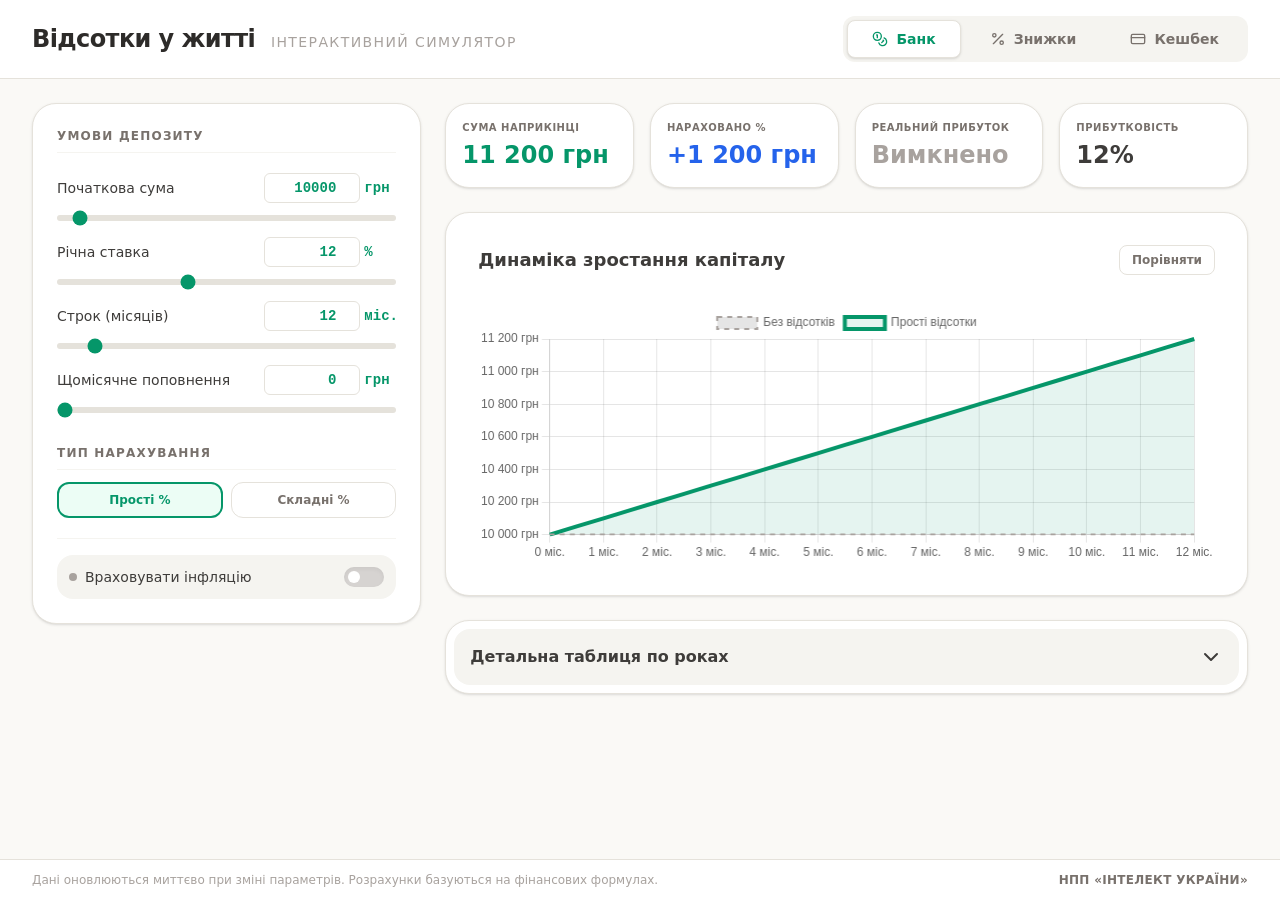
==== index.html @ 6dcf88cb "Add files via upload" ====
<!doctype html>
<html lang="en">
  <head>
    <meta charset="UTF-8" />
    <meta name="viewport" content="width=device-width, initial-scale=1.0" />
    <title>My Google AI Studio App</title>
    <script type="module" crossorigin src="/assets/index-BMwEehRv.js"></script>
    <link rel="stylesheet" crossorigin href="/assets/index-CHU7yUtg.css">
  </head>
  <body>
    <div id="root"></div>
  </body>
</html>
---- assets/index-CHU7yUtg.css ----
/*! tailwindcss v4.3.0 | MIT License | https://tailwindcss.com */@layer properties{@supports (((-webkit-hyphens:none)) and (not (margin-trim:inline))) or ((-moz-orient:inline) and (not (color:rgb(from red r g b)))){*,:before,:after,::backdrop{--tw-scale-x:1;--tw-scale-y:1;--tw-scale-z:1;--tw-space-y-reverse:0;--tw-space-x-reverse:0;--tw-border-style:solid;--tw-font-weight:initial;--tw-tracking:initial;--tw-shadow:0 0 #0000;--tw-shadow-color:initial;--tw-shadow-alpha:100%;--tw-inset-shadow:0 0 #0000;--tw-inset-shadow-color:initial;--tw-inset-shadow-alpha:100%;--tw-ring-color:initial;--tw-ring-shadow:0 0 #0000;--tw-inset-ring-color:initial;--tw-inset-ring-shadow:0 0 #0000;--tw-ring-inset:initial;--tw-ring-offset-width:0px;--tw-ring-offset-color:#fff;--tw-ring-offset-shadow:0 0 #0000;--tw-duration:initial}}}@layer theme{:root,:host{--font-sans:ui-sans-serif, system-ui, sans-serif, "Apple Color Emoji", "Segoe UI Emoji", "Segoe UI Symbol", "Noto Color Emoji";--font-mono:ui-monospace, SFMono-Regular, Menlo, Monaco, Consolas, "Liberation Mono", "Courier New", monospace;--color-red-50:oklch(97.1% .013 17.38);--color-orange-50:oklch(98% .016 73.684);--color-orange-500:oklch(70.5% .213 47.604);--color-orange-700:oklch(55.3% .195 38.402);--color-emerald-50:oklch(97.9% .021 166.113);--color-blue-50:oklch(97% .014 254.604);--color-blue-800:oklch(42.4% .199 265.638);--color-white:#fff;--spacing:.25rem;--container-sm:24rem;--container-xl:36rem;--container-3xl:48rem;--container-7xl:80rem;--text-xs:.75rem;--text-xs--line-height:calc(1 / .75);--text-sm:.875rem;--text-sm--line-height:calc(1.25 / .875);--text-lg:1.125rem;--text-lg--line-height:calc(1.75 / 1.125);--text-xl:1.25rem;--text-xl--line-height:calc(1.75 / 1.25);--text-2xl:1.5rem;--text-2xl--line-height:calc(2 / 1.5);--text-3xl:1.875rem;--text-3xl--line-height: 1.2 ;--font-weight-light:300;--font-weight-medium:500;--font-weight-semibold:600;--font-weight-bold:700;--tracking-tight:-.025em;--tracking-wide:.025em;--tracking-wider:.05em;--tracking-widest:.1em;--radius-md:.375rem;--radius-lg:.5rem;--radius-xl:.75rem;--radius-2xl:1rem;--radius-3xl:1.5rem;--default-transition-duration:.15s;--default-transition-timing-function:cubic-bezier(.4, 0, .2, 1);--default-font-family:var(--font-sans);--default-mono-font-family:var(--font-mono)}}@layer base{*,:after,:before,::backdrop{box-sizing:border-box;border:0 solid;margin:0;padding:0}::file-selector-button{box-sizing:border-box;border:0 solid;margin:0;padding:0}html,:host{-webkit-text-size-adjust:100%;-moz-tab-size:4;tab-size:4;line-height:1.5;font-family:var(--default-font-family,ui-sans-serif, system-ui, sans-serif, "Apple Color Emoji", "Segoe UI Emoji", "Segoe UI Symbol", "Noto Color Emoji");font-feature-settings:var(--default-font-feature-settings,normal);font-variation-settings:var(--default-font-variation-settings,normal);-webkit-tap-highlight-color:transparent}hr{height:0;color:inherit;border-top-width:1px}abbr:where([title]){-webkit-text-decoration:underline dotted;text-decoration:underline dotted}h1,h2,h3,h4,h5,h6{font-size:inherit;font-weight:inherit}a{color:inherit;-webkit-text-decoration:inherit;text-decoration:inherit}b,strong{font-weight:bolder}code,kbd,samp,pre{font-family:var(--default-mono-font-family,ui-monospace, SFMono-Regular, Menlo, Monaco, Consolas, "Liberation Mono", "Courier New", monospace);font-feature-settings:var(--default-mono-font-feature-settings,normal);font-variation-settings:var(--default-mono-font-variation-settings,normal);font-size:1em}small{font-size:80%}sub,sup{vertical-align:baseline;font-size:75%;line-height:0;position:relative}sub{bottom:-.25em}sup{top:-.5em}table{text-indent:0;border-color:inherit;border-collapse:collapse}:-moz-focusring{outline:auto}progress{vertical-align:baseline}summary{display:list-item}ol,ul,menu{list-style:none}img,svg,video,canvas,audio,iframe,embed,object{vertical-align:middle;display:block}img,video{max-width:100%;height:auto}button,input,select,optgroup,textarea{font:inherit;font-feature-settings:inherit;font-variation-settings:inherit;letter-spacing:inherit;color:inherit;opacity:1;background-color:#0000;border-radius:0}::file-selector-button{font:inherit;font-feature-settings:inherit;font-variation-settings:inherit;letter-spacing:inherit;color:inherit;opacity:1;background-color:#0000;border-radius:0}:where(select:is([multiple],[size])) optgroup{font-weight:bolder}:where(select:is([multiple],[size])) optgroup option{padding-inline-start:20px}::file-selector-button{margin-inline-end:4px}::placeholder{opacity:1}@supports (not ((-webkit-appearance:-apple-pay-button))) or (contain-intrinsic-size:1px){::placeholder{color:currentColor}@supports (color:color-mix(in lab,red,red)){::placeholder{color:color-mix(in oklab,currentcolor 50%,transparent)}}}textarea{resize:vertical}::-webkit-search-decoration{-webkit-appearance:none}::-webkit-date-and-time-value{min-height:1lh;text-align:inherit}::-webkit-datetime-edit{display:inline-flex}::-webkit-datetime-edit-fields-wrapper{padding:0}::-webkit-datetime-edit{padding-block:0}::-webkit-datetime-edit-year-field{padding-block:0}::-webkit-datetime-edit-month-field{padding-block:0}::-webkit-datetime-edit-day-field{padding-block:0}::-webkit-datetime-edit-hour-field{padding-block:0}::-webkit-datetime-edit-minute-field{padding-block:0}::-webkit-datetime-edit-second-field{padding-block:0}::-webkit-datetime-edit-millisecond-field{padding-block:0}::-webkit-datetime-edit-meridiem-field{padding-block:0}::-webkit-calendar-picker-indicator{line-height:1}:-moz-ui-invalid{box-shadow:none}button,input:where([type=button],[type=reset],[type=submit]){-webkit-appearance:button;-moz-appearance:button;appearance:button}::file-selector-button{-webkit-appearance:button;-moz-appearance:button;appearance:button}::-webkit-inner-spin-button{height:auto}::-webkit-outer-spin-button{height:auto}[hidden]:where(:not([hidden=until-found])){display:none!important}}@layer components;@layer utilities{.absolute{position:absolute}.relative{position:relative}.sticky{position:sticky}.top-0{top:calc(var(--spacing) * 0)}.top-1{top:calc(var(--spacing) * 1)}.top-4{top:calc(var(--spacing) * 4)}.right-1{right:calc(var(--spacing) * 1)}.right-4{right:calc(var(--spacing) * 4)}.left-0{left:calc(var(--spacing) * 0)}.left-1{left:calc(var(--spacing) * 1)}.z-10{z-index:10}.mx-auto{margin-inline:auto}.mt-0\.5{margin-top:calc(var(--spacing) * .5)}.mt-1{margin-top:calc(var(--spacing) * 1)}.mt-2{margin-top:calc(var(--spacing) * 2)}.mt-4{margin-top:calc(var(--spacing) * 4)}.mt-6{margin-top:calc(var(--spacing) * 6)}.mt-8{margin-top:calc(var(--spacing) * 8)}.mt-auto{margin-top:auto}.mr-2{margin-right:calc(var(--spacing) * 2)}.mb-1{margin-bottom:calc(var(--spacing) * 1)}.mb-2{margin-bottom:calc(var(--spacing) * 2)}.mb-3{margin-bottom:calc(var(--spacing) * 3)}.mb-4{margin-bottom:calc(var(--spacing) * 4)}.mb-6{margin-bottom:calc(var(--spacing) * 6)}.mb-8{margin-bottom:calc(var(--spacing) * 8)}.ml-2{margin-left:calc(var(--spacing) * 2)}.ml-auto{margin-left:auto}.block{display:block}.flex{display:flex}.grid{display:grid}.hidden{display:none}.table{display:table}.h-1\.5{height:calc(var(--spacing) * 1.5)}.h-2{height:calc(var(--spacing) * 2)}.h-3{height:calc(var(--spacing) * 3)}.h-4{height:calc(var(--spacing) * 4)}.h-5{height:calc(var(--spacing) * 5)}.h-6{height:calc(var(--spacing) * 6)}.h-10{height:calc(var(--spacing) * 10)}.h-12{height:calc(var(--spacing) * 12)}.h-48{height:calc(var(--spacing) * 48)}.h-96{height:calc(var(--spacing) * 96)}.h-fit{height:fit-content}.min-h-0{min-height:calc(var(--spacing) * 0)}.min-h-screen{min-height:100vh}.w-2{width:calc(var(--spacing) * 2)}.w-3{width:calc(var(--spacing) * 3)}.w-4{width:calc(var(--spacing) * 4)}.w-5{width:calc(var(--spacing) * 5)}.w-6{width:calc(var(--spacing) * 6)}.w-8{width:calc(var(--spacing) * 8)}.w-10{width:calc(var(--spacing) * 10)}.w-12{width:calc(var(--spacing) * 12)}.w-20{width:calc(var(--spacing) * 20)}.w-24{width:calc(var(--spacing) * 24)}.w-48{width:calc(var(--spacing) * 48)}.w-full{width:100%}.w-min{width:min-content}.max-w-3xl{max-width:var(--container-3xl)}.max-w-7xl{max-width:var(--container-7xl)}.max-w-sm{max-width:var(--container-sm)}.max-w-xl{max-width:var(--container-xl)}.min-w-max{min-width:max-content}.flex-1{flex:1}.shrink-0{flex-shrink:0}.flex-grow{flex-grow:1}.border-collapse{border-collapse:collapse}.scale-110{--tw-scale-x:110%;--tw-scale-y:110%;--tw-scale-z:110%;scale:var(--tw-scale-x) var(--tw-scale-y)}.rotate-180{rotate:180deg}.cursor-pointer{cursor:pointer}.appearance-none{-webkit-appearance:none;-moz-appearance:none;appearance:none}.grid-cols-1{grid-template-columns:repeat(1,minmax(0,1fr))}.grid-cols-2{grid-template-columns:repeat(2,minmax(0,1fr))}.flex-col{flex-direction:column}.flex-wrap{flex-wrap:wrap}.items-center{align-items:center}.items-end{align-items:flex-end}.items-start{align-items:flex-start}.justify-between{justify-content:space-between}.justify-center{justify-content:center}.gap-1{gap:calc(var(--spacing) * 1)}.gap-2{gap:calc(var(--spacing) * 2)}.gap-3{gap:calc(var(--spacing) * 3)}.gap-4{gap:calc(var(--spacing) * 4)}.gap-6{gap:calc(var(--spacing) * 6)}.gap-8{gap:calc(var(--spacing) * 8)}:where(.space-y-1>:not(:last-child)){--tw-space-y-reverse:0;margin-block-start:calc(calc(var(--spacing) * 1) * var(--tw-space-y-reverse));margin-block-end:calc(calc(var(--spacing) * 1) * calc(1 - var(--tw-space-y-reverse)))}:where(.space-y-2>:not(:last-child)){--tw-space-y-reverse:0;margin-block-start:calc(calc(var(--spacing) * 2) * var(--tw-space-y-reverse));margin-block-end:calc(calc(var(--spacing) * 2) * calc(1 - var(--tw-space-y-reverse)))}:where(.space-y-3>:not(:last-child)){--tw-space-y-reverse:0;margin-block-start:calc(calc(var(--spacing) * 3) * var(--tw-space-y-reverse));margin-block-end:calc(calc(var(--spacing) * 3) * calc(1 - var(--tw-space-y-reverse)))}:where(.space-y-4>:not(:last-child)){--tw-space-y-reverse:0;margin-block-start:calc(calc(var(--spacing) * 4) * var(--tw-space-y-reverse));margin-block-end:calc(calc(var(--spacing) * 4) * calc(1 - var(--tw-space-y-reverse)))}:where(.space-y-5>:not(:last-child)){--tw-space-y-reverse:0;margin-block-start:calc(calc(var(--spacing) * 5) * var(--tw-space-y-reverse));margin-block-end:calc(calc(var(--spacing) * 5) * calc(1 - var(--tw-space-y-reverse)))}:where(.space-y-6>:not(:last-child)){--tw-space-y-reverse:0;margin-block-start:calc(calc(var(--spacing) * 6) * var(--tw-space-y-reverse));margin-block-end:calc(calc(var(--spacing) * 6) * calc(1 - var(--tw-space-y-reverse)))}:where(.space-x-1>:not(:last-child)){--tw-space-x-reverse:0;margin-inline-start:calc(calc(var(--spacing) * 1) * var(--tw-space-x-reverse));margin-inline-end:calc(calc(var(--spacing) * 1) * calc(1 - var(--tw-space-x-reverse)))}.overflow-hidden{overflow:hidden}.overflow-x-auto{overflow-x:auto}.rounded-2xl{border-radius:var(--radius-2xl)}.rounded-3xl{border-radius:var(--radius-3xl)}.rounded-full{border-radius:3.40282e38px}.rounded-lg{border-radius:var(--radius-lg)}.rounded-md{border-radius:var(--radius-md)}.rounded-xl{border-radius:var(--radius-xl)}.border{border-style:var(--tw-border-style);border-width:1px}.border-2{border-style:var(--tw-border-style);border-width:2px}.border-t{border-top-style:var(--tw-border-style);border-top-width:1px}.border-b{border-bottom-style:var(--tw-border-style);border-bottom-width:1px}.border-l-4{border-left-style:var(--tw-border-style);border-left-width:4px}.border-dashed{--tw-border-style:dashed;border-style:dashed}.border-\[\#2563EB\]{border-color:#2563eb}.border-\[\#059669\]{border-color:#059669}.border-\[\#A7F3D0\]{border-color:#a7f3d0}.border-\[\#CA8A04\]{border-color:#ca8a04}.border-\[\#DC2626\]{border-color:#dc2626}.border-\[\#E5E2DB\]{border-color:#e5e2db}.border-\[\#F5F4F0\]{border-color:#f5f4f0}.border-\[\#FDE047\]\/50{border-color:#fde04780}.border-\[\#FEF08A\]{border-color:#fef08a}.border-orange-500{border-color:var(--color-orange-500)}.border-transparent{border-color:#0000}.border-white\/10{border-color:#ffffff1a}@supports (color:color-mix(in lab,red,red)){.border-white\/10{border-color:color-mix(in oklab,var(--color-white) 10%,transparent)}}.border-l-\[\#DC2626\]{border-left-color:#dc2626}.bg-\[\#3E3C3A\]{background-color:#3e3c3a}.bg-\[\#059669\]{background-color:#059669}.bg-\[\#059669\]\/20{background-color:#05966933}.bg-\[\#A8A29E\]{background-color:#a8a29e}.bg-\[\#D6D3D1\]{background-color:#d6d3d1}.bg-\[\#DC2626\]{background-color:#dc2626}.bg-\[\#E5E2DB\]{background-color:#e5e2db}.bg-\[\#ECFDF5\]{background-color:#ecfdf5}.bg-\[\#EFF6FF\]{background-color:#eff6ff}.bg-\[\#F0FDF4\]{background-color:#f0fdf4}.bg-\[\#F5F4F0\]{background-color:#f5f4f0}.bg-\[\#FAF9F6\]{background-color:#faf9f6}.bg-\[\#FEFCE8\]{background-color:#fefce8}.bg-blue-50{background-color:var(--color-blue-50)}.bg-emerald-50{background-color:var(--color-emerald-50)}.bg-orange-50{background-color:var(--color-orange-50)}.bg-red-50{background-color:var(--color-red-50)}.bg-transparent{background-color:#0000}.bg-white{background-color:var(--color-white)}.bg-white\/5{background-color:#ffffff0d}@supports (color:color-mix(in lab,red,red)){.bg-white\/5{background-color:color-mix(in oklab,var(--color-white) 5%,transparent)}}.p-1{padding:calc(var(--spacing) * 1)}.p-2{padding:calc(var(--spacing) * 2)}.p-3{padding:calc(var(--spacing) * 3)}.p-4{padding:calc(var(--spacing) * 4)}.p-5{padding:calc(var(--spacing) * 5)}.p-6{padding:calc(var(--spacing) * 6)}.p-8{padding:calc(var(--spacing) * 8)}.px-1{padding-inline:calc(var(--spacing) * 1)}.px-2{padding-inline:calc(var(--spacing) * 2)}.px-3{padding-inline:calc(var(--spacing) * 3)}.px-4{padding-inline:calc(var(--spacing) * 4)}.px-6{padding-inline:calc(var(--spacing) * 6)}.py-1{padding-block:calc(var(--spacing) * 1)}.py-1\.5{padding-block:calc(var(--spacing) * 1.5)}.py-2{padding-block:calc(var(--spacing) * 2)}.py-3{padding-block:calc(var(--spacing) * 3)}.py-4{padding-block:calc(var(--spacing) * 4)}.py-6{padding-block:calc(var(--spacing) * 6)}.pt-2{padding-top:calc(var(--spacing) * 2)}.pt-4{padding-top:calc(var(--spacing) * 4)}.pt-7{padding-top:calc(var(--spacing) * 7)}.pr-6{padding-right:calc(var(--spacing) * 6)}.pb-2{padding-bottom:calc(var(--spacing) * 2)}.pb-4{padding-bottom:calc(var(--spacing) * 4)}.text-center{text-align:center}.text-left{text-align:left}.text-right{text-align:right}.font-mono{font-family:var(--font-mono)}.font-sans{font-family:var(--font-sans)}.text-2xl{font-size:var(--text-2xl);line-height:var(--tw-leading,var(--text-2xl--line-height))}.text-3xl{font-size:var(--text-3xl);line-height:var(--tw-leading,var(--text-3xl--line-height))}.text-lg{font-size:var(--text-lg);line-height:var(--tw-leading,var(--text-lg--line-height))}.text-sm{font-size:var(--text-sm);line-height:var(--tw-leading,var(--text-sm--line-height))}.text-xl{font-size:var(--text-xl);line-height:var(--tw-leading,var(--text-xl--line-height))}.text-xs{font-size:var(--text-xs);line-height:var(--tw-leading,var(--text-xs--line-height))}.text-\[10px\]{font-size:10px}.font-bold{--tw-font-weight:var(--font-weight-bold);font-weight:var(--font-weight-bold)}.font-light{--tw-font-weight:var(--font-weight-light);font-weight:var(--font-weight-light)}.font-medium{--tw-font-weight:var(--font-weight-medium);font-weight:var(--font-weight-medium)}.font-semibold{--tw-font-weight:var(--font-weight-semibold);font-weight:var(--font-weight-semibold)}.tracking-tight{--tw-tracking:var(--tracking-tight);letter-spacing:var(--tracking-tight)}.tracking-wide{--tw-tracking:var(--tracking-wide);letter-spacing:var(--tracking-wide)}.tracking-wider{--tw-tracking:var(--tracking-wider);letter-spacing:var(--tracking-wider)}.tracking-widest{--tw-tracking:var(--tracking-widest);letter-spacing:var(--tracking-widest)}.whitespace-nowrap{white-space:nowrap}.text-\[\#2D2B29\]{color:#2d2b29}.text-\[\#3E3C3A\]{color:#3e3c3a}.text-\[\#713F12\]{color:#713f12}.text-\[\#854D0E\]{color:#854d0e}.text-\[\#2563EB\]{color:#2563eb}.text-\[\#047857\]{color:#047857}.text-\[\#059669\]{color:#059669}.text-\[\#78716C\]{color:#78716c}.text-\[\#A7F3D0\]{color:#a7f3d0}.text-\[\#A8A29E\]{color:#a8a29e}.text-\[\#DC2626\]{color:#dc2626}.text-\[\#EAB308\]{color:#eab308}.text-\[\#FAF9F6\]{color:#faf9f6}.text-blue-800{color:var(--color-blue-800)}.text-orange-700{color:var(--color-orange-700)}.text-white{color:var(--color-white)}.uppercase{text-transform:uppercase}.line-through{text-decoration-line:line-through}.accent-\[\#059669\]{accent-color:#059669}.opacity-50{opacity:.5}.opacity-80{opacity:.8}.shadow-inner{--tw-shadow:inset 0 2px 4px 0 var(--tw-shadow-color,#0000000d);box-shadow:var(--tw-inset-shadow),var(--tw-inset-ring-shadow),var(--tw-ring-offset-shadow),var(--tw-ring-shadow),var(--tw-shadow)}.shadow-sm{--tw-shadow:0 1px 3px 0 var(--tw-shadow-color,#0000001a), 0 1px 2px -1px var(--tw-shadow-color,#0000001a);box-shadow:var(--tw-inset-shadow),var(--tw-inset-ring-shadow),var(--tw-ring-offset-shadow),var(--tw-ring-shadow),var(--tw-shadow)}.ring-2{--tw-ring-shadow:var(--tw-ring-inset,) 0 0 0 calc(2px + var(--tw-ring-offset-width)) var(--tw-ring-color,currentcolor);box-shadow:var(--tw-inset-shadow),var(--tw-inset-ring-shadow),var(--tw-ring-offset-shadow),var(--tw-ring-shadow),var(--tw-shadow)}.ring-\[\#059669\]{--tw-ring-color:#059669}.ring-offset-2{--tw-ring-offset-width:2px;--tw-ring-offset-shadow:var(--tw-ring-inset,) 0 0 0 var(--tw-ring-offset-width) var(--tw-ring-offset-color)}.transition{transition-property:color,background-color,border-color,outline-color,text-decoration-color,fill,stroke,--tw-gradient-from,--tw-gradient-via,--tw-gradient-to,opacity,box-shadow,transform,translate,scale,rotate,filter,-webkit-backdrop-filter,backdrop-filter,display,content-visibility,overlay,pointer-events;transition-timing-function:var(--tw-ease,var(--default-transition-timing-function));transition-duration:var(--tw-duration,var(--default-transition-duration))}.transition-all{transition-property:all;transition-timing-function:var(--tw-ease,var(--default-transition-timing-function));transition-duration:var(--tw-duration,var(--default-transition-duration))}.transition-colors{transition-property:color,background-color,border-color,outline-color,text-decoration-color,fill,stroke,--tw-gradient-from,--tw-gradient-via,--tw-gradient-to;transition-timing-function:var(--tw-ease,var(--default-transition-timing-function));transition-duration:var(--tw-duration,var(--default-transition-duration))}.transition-transform{transition-property:transform,translate,scale,rotate;transition-timing-function:var(--tw-ease,var(--default-transition-timing-function));transition-duration:var(--tw-duration,var(--default-transition-duration))}.duration-300{--tw-duration:.3s;transition-duration:.3s}.duration-500{--tw-duration:.5s;transition-duration:.5s}.outline-none{--tw-outline-style:none;outline-style:none}.last\:border-0:last-child{border-style:var(--tw-border-style);border-width:0}@media(hover:hover){.hover\:border-\[\#78716C\]:hover{border-color:#78716c}.hover\:border-\[\#E5E2DB\]:hover{border-color:#e5e2db}.hover\:bg-\[\#DBEAFE\]:hover{background-color:#dbeafe}.hover\:bg-\[\#E5E2DB\]:hover{background-color:#e5e2db}.hover\:bg-\[\#ECFDF5\]:hover{background-color:#ecfdf5}.hover\:bg-\[\#F5F4F0\]:hover{background-color:#f5f4f0}.hover\:bg-\[\#FAF9F6\]:hover{background-color:#faf9f6}.hover\:text-\[\#2D2B29\]:hover{color:#2d2b29}.hover\:text-\[\#DC2626\]:hover{color:#dc2626}}.focus\:border-\[\#059669\]:focus{border-color:#059669}.focus\:ring-2:focus{--tw-ring-shadow:var(--tw-ring-inset,) 0 0 0 calc(2px + var(--tw-ring-offset-width)) var(--tw-ring-color,currentcolor);box-shadow:var(--tw-inset-shadow),var(--tw-inset-ring-shadow),var(--tw-ring-offset-shadow),var(--tw-ring-shadow),var(--tw-shadow)}.focus\:ring-\[\#059669\]:focus{--tw-ring-color:#059669}.focus\:outline-none:focus{--tw-outline-style:none;outline-style:none}@media(min-width:40rem){.sm\:mb-8{margin-bottom:calc(var(--spacing) * 8)}.sm\:inline-block{display:inline-block}.sm\:grid-cols-4{grid-template-columns:repeat(4,minmax(0,1fr))}.sm\:flex-row{flex-direction:row}.sm\:items-center{align-items:center}.sm\:p-8{padding:calc(var(--spacing) * 8)}.sm\:px-6{padding-inline:calc(var(--spacing) * 6)}.sm\:px-8{padding-inline:calc(var(--spacing) * 8)}.sm\:text-left{text-align:left}}@media(min-width:48rem){.md\:grid-cols-2{grid-template-columns:repeat(2,minmax(0,1fr))}.md\:flex-row{flex-direction:row}.md\:gap-12{gap:calc(var(--spacing) * 12)}.md\:p-8{padding:calc(var(--spacing) * 8)}.md\:text-xl{font-size:var(--text-xl);line-height:var(--tw-leading,var(--text-xl--line-height))}}@media(min-width:64rem){.lg\:col-span-3{grid-column:span 3/span 3}.lg\:col-span-5{grid-column:span 5/span 5}.lg\:col-span-7{grid-column:span 7/span 7}.lg\:col-span-9{grid-column:span 9/span 9}.lg\:grid-cols-12{grid-template-columns:repeat(12,minmax(0,1fr))}.lg\:px-8{padding-inline:calc(var(--spacing) * 8)}}@media(min-width:80rem){.xl\:col-span-4{grid-column:span 4/span 4}.xl\:col-span-8{grid-column:span 8/span 8}.xl\:grid-cols-12{grid-template-columns:repeat(12,minmax(0,1fr))}.xl\:text-2xl{font-size:var(--text-2xl);line-height:var(--tw-leading,var(--text-2xl--line-height))}}}@property --tw-scale-x{syntax:"*";inherits:false;initial-value:1}@property --tw-scale-y{syntax:"*";inherits:false;initial-value:1}@property --tw-scale-z{syntax:"*";inherits:false;initial-value:1}@property --tw-space-y-reverse{syntax:"*";inherits:false;initial-value:0}@property --tw-space-x-reverse{syntax:"*";inherits:false;initial-value:0}@property --tw-border-style{syntax:"*";inherits:false;initial-value:solid}@property --tw-font-weight{syntax:"*";inherits:false}@property --tw-tracking{syntax:"*";inherits:false}@property --tw-shadow{syntax:"*";inherits:false;initial-value:0 0 #0000}@property --tw-shadow-color{syntax:"*";inherits:false}@property --tw-shadow-alpha{syntax:"<percentage>";inherits:false;initial-value:100%}@property --tw-inset-shadow{syntax:"*";inherits:false;initial-value:0 0 #0000}@property --tw-inset-shadow-color{syntax:"*";inherits:false}@property --tw-inset-shadow-alpha{syntax:"<percentage>";inherits:false;initial-value:100%}@property --tw-ring-color{syntax:"*";inherits:false}@property --tw-ring-shadow{syntax:"*";inherits:false;initial-value:0 0 #0000}@property --tw-inset-ring-color{syntax:"*";inherits:false}@property --tw-inset-ring-shadow{syntax:"*";inherits:false;initial-value:0 0 #0000}@property --tw-ring-inset{syntax:"*";inherits:false}@property --tw-ring-offset-width{syntax:"<length>";inherits:false;initial-value:0}@property --tw-ring-offset-color{syntax:"*";inherits:false;initial-value:#fff}@property --tw-ring-offset-shadow{syntax:"*";inherits:false;initial-value:0 0 #0000}@property --tw-duration{syntax:"*";inherits:false}
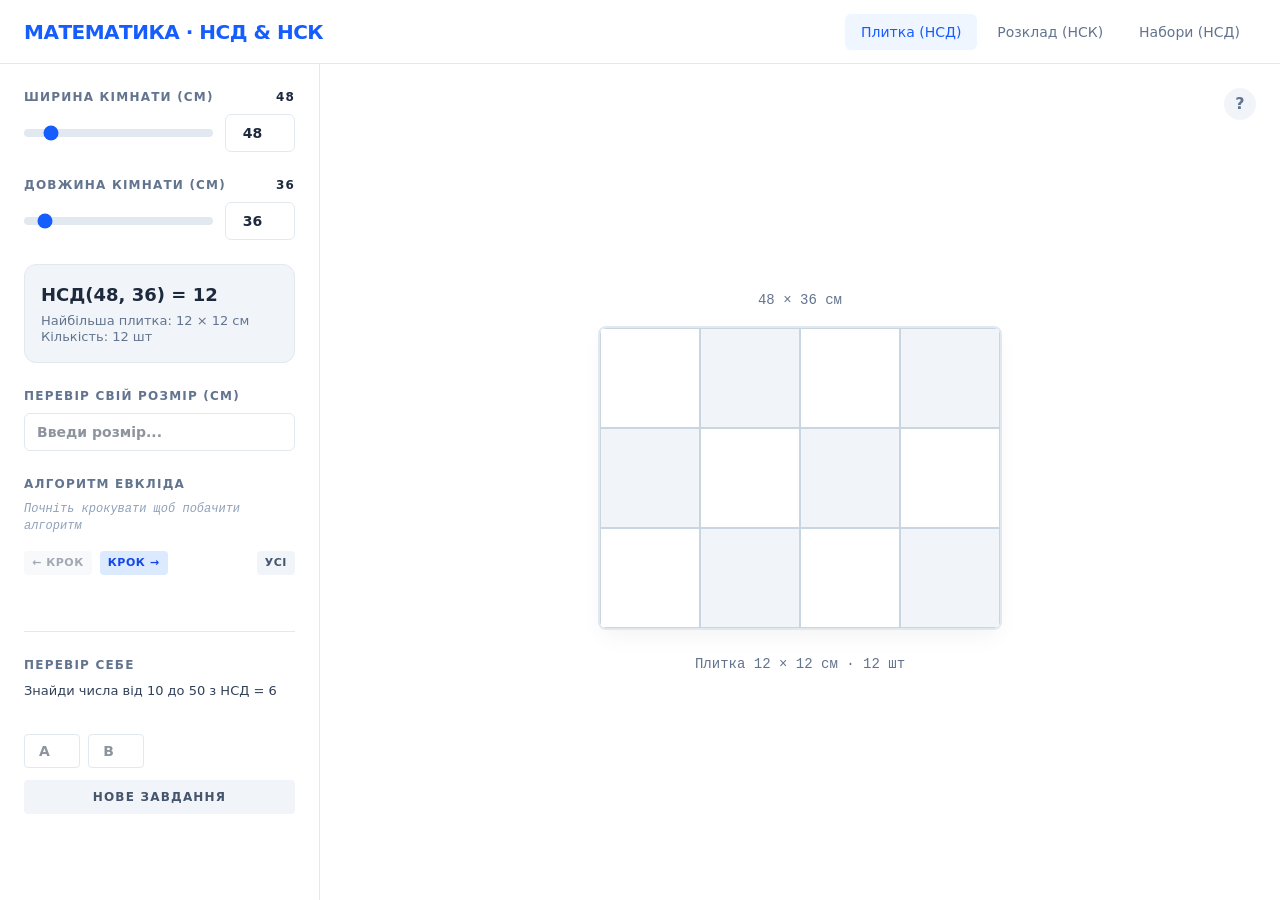
==== commit f0d916ba: "Add files via upload" ====
--- a/index.html
+++ b/index.html
@@ -3,9 +3,9 @@
   <head>
     <meta charset="UTF-8" />
     <meta name="viewport" content="width=device-width, initial-scale=1.0" />
-    <title>My Google AI Studio App</title>
-    <script type="module" crossorigin src="/assets/index-BMwEehRv.js"></script>
-    <link rel="stylesheet" crossorigin href="/assets/index-CHU7yUtg.css">
+    <title>НСД та НСК</title>
+    <script type="module" crossorigin src="./assets/index-6O6uo79j.js"></script>
+    <link rel="stylesheet" crossorigin href="./assets/index-BIf8AyV-.css">
   </head>
   <body>
     <div id="root"></div>
--- a/assets/index-BIf8AyV-.css
+++ b/assets/index-BIf8AyV-.css
@@ -0,0 +1 @@
+/*! tailwindcss v4.3.0 | MIT License | https://tailwindcss.com */@layer properties{@supports (((-webkit-hyphens:none)) and (not (margin-trim:inline))) or ((-moz-orient:inline) and (not (color:rgb(from red r g b)))){*,:before,:after,::backdrop{--tw-border-style:solid;--tw-leading:initial;--tw-font-weight:initial;--tw-tracking:initial;--tw-shadow:0 0 #0000;--tw-shadow-color:initial;--tw-shadow-alpha:100%;--tw-inset-shadow:0 0 #0000;--tw-inset-shadow-color:initial;--tw-inset-shadow-alpha:100%;--tw-ring-color:initial;--tw-ring-shadow:0 0 #0000;--tw-inset-ring-color:initial;--tw-inset-ring-shadow:0 0 #0000;--tw-ring-inset:initial;--tw-ring-offset-width:0px;--tw-ring-offset-color:#fff;--tw-ring-offset-shadow:0 0 #0000;--tw-backdrop-blur:initial;--tw-backdrop-brightness:initial;--tw-backdrop-contrast:initial;--tw-backdrop-grayscale:initial;--tw-backdrop-hue-rotate:initial;--tw-backdrop-invert:initial;--tw-backdrop-opacity:initial;--tw-backdrop-saturate:initial;--tw-backdrop-sepia:initial;--tw-duration:initial}}}@layer theme{:root,:host{--font-sans:ui-sans-serif, system-ui, sans-serif, "Apple Color Emoji", "Segoe UI Emoji", "Segoe UI Symbol", "Noto Color Emoji";--font-mono:ui-monospace, SFMono-Regular, Menlo, Monaco, Consolas, "Liberation Mono", "Courier New", monospace;--color-red-50:oklch(97.1% .013 17.38);--color-red-200:oklch(88.5% .062 18.334);--color-red-500:oklch(63.7% .237 25.331);--color-red-700:oklch(50.5% .213 27.518);--color-amber-50:oklch(98.7% .022 95.277);--color-amber-200:oklch(92.4% .12 95.746);--color-amber-500:oklch(76.9% .188 70.08);--color-amber-700:oklch(55.5% .163 48.998);--color-emerald-50:oklch(97.9% .021 166.113);--color-emerald-200:oklch(90.5% .093 164.15);--color-emerald-500:oklch(69.6% .17 162.48);--color-emerald-600:oklch(59.6% .145 163.225);--color-emerald-700:oklch(50.8% .118 165.612);--color-blue-50:oklch(97% .014 254.604);--color-blue-100:oklch(93.2% .032 255.585);--color-blue-200:oklch(88.2% .059 254.128);--color-blue-500:oklch(62.3% .214 259.815);--color-blue-600:oklch(54.6% .245 262.881);--color-blue-700:oklch(48.8% .243 264.376);--color-blue-800:oklch(42.4% .199 265.638);--color-blue-900:oklch(37.9% .146 265.522);--color-slate-50:oklch(98.4% .003 247.858);--color-slate-100:oklch(96.8% .007 247.896);--color-slate-200:oklch(92.9% .013 255.508);--color-slate-300:oklch(86.9% .022 252.894);--color-slate-400:oklch(70.4% .04 256.788);--color-slate-500:oklch(55.4% .046 257.417);--color-slate-600:oklch(44.6% .043 257.281);--color-slate-700:oklch(37.2% .044 257.287);--color-slate-800:oklch(27.9% .041 260.031);--color-slate-900:oklch(20.8% .042 265.755);--color-white:#fff;--spacing:.25rem;--container-md:28rem;--container-2xl:42rem;--text-xs:.75rem;--text-xs--line-height:calc(1 / .75);--text-sm:.875rem;--text-sm--line-height:calc(1.25 / .875);--text-lg:1.125rem;--text-lg--line-height:calc(1.75 / 1.125);--text-xl:1.25rem;--text-xl--line-height:calc(1.75 / 1.25);--font-weight-medium:500;--font-weight-semibold:600;--font-weight-bold:700;--font-weight-extrabold:800;--tracking-tight:-.025em;--tracking-wide:.025em;--tracking-wider:.05em;--tracking-widest:.1em;--leading-tight:1.25;--leading-snug:1.375;--leading-relaxed:1.625;--radius-md:.375rem;--radius-lg:.5rem;--radius-xl:.75rem;--blur-sm:8px;--default-transition-duration:.15s;--default-transition-timing-function:cubic-bezier(.4, 0, .2, 1);--default-font-family:var(--font-sans);--default-mono-font-family:var(--font-mono)}}@layer base{*,:after,:before,::backdrop{box-sizing:border-box;border:0 solid;margin:0;padding:0}::file-selector-button{box-sizing:border-box;border:0 solid;margin:0;padding:0}html,:host{-webkit-text-size-adjust:100%;-moz-tab-size:4;tab-size:4;line-height:1.5;font-family:var(--default-font-family,ui-sans-serif, system-ui, sans-serif, "Apple Color Emoji", "Segoe UI Emoji", "Segoe UI Symbol", "Noto Color Emoji");font-feature-settings:var(--default-font-feature-settings,normal);font-variation-settings:var(--default-font-variation-settings,normal);-webkit-tap-highlight-color:transparent}hr{height:0;color:inherit;border-top-width:1px}abbr:where([title]){-webkit-text-decoration:underline dotted;text-decoration:underline dotted}h1,h2,h3,h4,h5,h6{font-size:inherit;font-weight:inherit}a{color:inherit;-webkit-text-decoration:inherit;text-decoration:inherit}b,strong{font-weight:bolder}code,kbd,samp,pre{font-family:var(--default-mono-font-family,ui-monospace, SFMono-Regular, Menlo, Monaco, Consolas, "Liberation Mono", "Courier New", monospace);font-feature-settings:var(--default-mono-font-feature-settings,normal);font-variation-settings:var(--default-mono-font-variation-settings,normal);font-size:1em}small{font-size:80%}sub,sup{vertical-align:baseline;font-size:75%;line-height:0;position:relative}sub{bottom:-.25em}sup{top:-.5em}table{text-indent:0;border-color:inherit;border-collapse:collapse}:-moz-focusring{outline:auto}progress{vertical-align:baseline}summary{display:list-item}ol,ul,menu{list-style:none}img,svg,video,canvas,audio,iframe,embed,object{vertical-align:middle;display:block}img,video{max-width:100%;height:auto}button,input,select,optgroup,textarea{font:inherit;font-feature-settings:inherit;font-variation-settings:inherit;letter-spacing:inherit;color:inherit;opacity:1;background-color:#0000;border-radius:0}::file-selector-button{font:inherit;font-feature-settings:inherit;font-variation-settings:inherit;letter-spacing:inherit;color:inherit;opacity:1;background-color:#0000;border-radius:0}:where(select:is([multiple],[size])) optgroup{font-weight:bolder}:where(select:is([multiple],[size])) optgroup option{padding-inline-start:20px}::file-selector-button{margin-inline-end:4px}::placeholder{opacity:1}@supports (not ((-webkit-appearance:-apple-pay-button))) or (contain-intrinsic-size:1px){::placeholder{color:currentColor}@supports (color:color-mix(in lab,red,red)){::placeholder{color:color-mix(in oklab,currentcolor 50%,transparent)}}}textarea{resize:vertical}::-webkit-search-decoration{-webkit-appearance:none}::-webkit-date-and-time-value{min-height:1lh;text-align:inherit}::-webkit-datetime-edit{display:inline-flex}::-webkit-datetime-edit-fields-wrapper{padding:0}::-webkit-datetime-edit{padding-block:0}::-webkit-datetime-edit-year-field{padding-block:0}::-webkit-datetime-edit-month-field{padding-block:0}::-webkit-datetime-edit-day-field{padding-block:0}::-webkit-datetime-edit-hour-field{padding-block:0}::-webkit-datetime-edit-minute-field{padding-block:0}::-webkit-datetime-edit-second-field{padding-block:0}::-webkit-datetime-edit-millisecond-field{padding-block:0}::-webkit-datetime-edit-meridiem-field{padding-block:0}::-webkit-calendar-picker-indicator{line-height:1}:-moz-ui-invalid{box-shadow:none}button,input:where([type=button],[type=reset],[type=submit]){-webkit-appearance:button;-moz-appearance:button;appearance:button}::file-selector-button{-webkit-appearance:button;-moz-appearance:button;appearance:button}::-webkit-inner-spin-button{height:auto}::-webkit-outer-spin-button{height:auto}[hidden]:where(:not([hidden=until-found])){display:none!important}}@layer components;@layer utilities{.absolute{position:absolute}.fixed{position:fixed}.relative{position:relative}.inset-0{inset:calc(var(--spacing) * 0)}.-top-\[10px\]{top:-10px}.top-4{top:calc(var(--spacing) * 4)}.top-6{top:calc(var(--spacing) * 6)}.top-8{top:calc(var(--spacing) * 8)}.top-12{top:calc(var(--spacing) * 12)}.top-14{top:calc(var(--spacing) * 14)}.top-20{top:calc(var(--spacing) * 20)}.right-0{right:calc(var(--spacing) * 0)}.right-6{right:calc(var(--spacing) * 6)}.left-0{left:calc(var(--spacing) * 0)}.left-3{left:calc(var(--spacing) * 3)}.z-10{z-index:10}.z-20{z-index:20}.z-50{z-index:50}.m-0{margin:calc(var(--spacing) * 0)}.my-4{margin-block:calc(var(--spacing) * 4)}.mt-1{margin-top:calc(var(--spacing) * 1)}.mt-2{margin-top:calc(var(--spacing) * 2)}.mt-4{margin-top:calc(var(--spacing) * 4)}.mt-6{margin-top:calc(var(--spacing) * 6)}.mt-8{margin-top:calc(var(--spacing) * 8)}.mt-12{margin-top:calc(var(--spacing) * 12)}.mb-1{margin-bottom:calc(var(--spacing) * 1)}.mb-2{margin-bottom:calc(var(--spacing) * 2)}.mb-3{margin-bottom:calc(var(--spacing) * 3)}.mb-4{margin-bottom:calc(var(--spacing) * 4)}.mb-6{margin-bottom:calc(var(--spacing) * 6)}.mb-8{margin-bottom:calc(var(--spacing) * 8)}.mb-12{margin-bottom:calc(var(--spacing) * 12)}.-ml-2{margin-left:calc(var(--spacing) * -2)}.-ml-\[1px\]{margin-left:-1px}.-ml-\[6px\]{margin-left:-6px}.-ml-\[9px\]{margin-left:-9px}.ml-4{margin-left:calc(var(--spacing) * 4)}.ml-auto{margin-left:auto}.flex{display:flex}.hidden{display:none}.h-2{height:calc(var(--spacing) * 2)}.h-2\.5{height:calc(var(--spacing) * 2.5)}.h-3{height:calc(var(--spacing) * 3)}.h-4{height:calc(var(--spacing) * 4)}.h-8{height:calc(var(--spacing) * 8)}.h-16{height:calc(var(--spacing) * 16)}.h-32{height:calc(var(--spacing) * 32)}.h-\[2px\]{height:2px}.h-\[6px\]{height:6px}.h-\[18px\]{height:18px}.h-full{height:100%}.h-px{height:1px}.h-screen{height:100vh}.min-h-\[40px\]{min-height:40px}.w-2\.5{width:calc(var(--spacing) * 2.5)}.w-3{width:calc(var(--spacing) * 3)}.w-4{width:calc(var(--spacing) * 4)}.w-6{width:calc(var(--spacing) * 6)}.w-8{width:calc(var(--spacing) * 8)}.w-14{width:calc(var(--spacing) * 14)}.w-\[2px\]{width:2px}.w-\[6px\]{width:6px}.w-\[18px\]{width:18px}.w-\[70px\]{width:70px}.w-full{width:100%}.max-w-2xl{max-width:var(--container-2xl)}.max-w-\[100px\]{max-width:100px}.max-w-\[120px\]{max-width:120px}.max-w-md{max-width:var(--container-md)}.min-w-\[80px\]{min-width:80px}.flex-1{flex:1}.shrink-0{flex-shrink:0}.border-collapse{border-collapse:collapse}.cursor-help{cursor:help}.cursor-pointer{cursor:pointer}.appearance-none{-webkit-appearance:none;-moz-appearance:none;appearance:none}.flex-col{flex-direction:column}.flex-wrap{flex-wrap:wrap}.items-center{align-items:center}.items-start{align-items:flex-start}.justify-between{justify-content:space-between}.justify-center{justify-content:center}.gap-1{gap:calc(var(--spacing) * 1)}.gap-1\.5{gap:calc(var(--spacing) * 1.5)}.gap-2{gap:calc(var(--spacing) * 2)}.gap-3{gap:calc(var(--spacing) * 3)}.gap-4{gap:calc(var(--spacing) * 4)}.gap-5{gap:calc(var(--spacing) * 5)}.gap-6{gap:calc(var(--spacing) * 6)}.overflow-hidden{overflow:hidden}.overflow-x-auto{overflow-x:auto}.overflow-y-auto{overflow-y:auto}.rounded{border-radius:.25rem}.rounded-full{border-radius:3.40282e38px}.rounded-lg{border-radius:var(--radius-lg)}.rounded-md{border-radius:var(--radius-md)}.rounded-xl{border-radius:var(--radius-xl)}.border{border-style:var(--tw-border-style);border-width:1px}.border-2{border-style:var(--tw-border-style);border-width:2px}.border-t{border-top-style:var(--tw-border-style);border-top-width:1px}.border-r{border-right-style:var(--tw-border-style);border-right-width:1px}.border-b{border-bottom-style:var(--tw-border-style);border-bottom-width:1px}.border-amber-200{border-color:var(--color-amber-200)}.border-blue-100{border-color:var(--color-blue-100)}.border-blue-600{border-color:var(--color-blue-600)}.border-emerald-200{border-color:var(--color-emerald-200)}.border-red-200{border-color:var(--color-red-200)}.border-slate-200{border-color:var(--color-slate-200)}.border-slate-300{border-color:var(--color-slate-300)}.bg-amber-50{background-color:var(--color-amber-50)}.bg-amber-500{background-color:var(--color-amber-500)}.bg-blue-50{background-color:var(--color-blue-50)}.bg-blue-100{background-color:var(--color-blue-100)}.bg-blue-500{background-color:var(--color-blue-500)}.bg-emerald-50{background-color:var(--color-emerald-50)}.bg-emerald-500{background-color:var(--color-emerald-500)}.bg-red-50{background-color:var(--color-red-50)}.bg-slate-50{background-color:var(--color-slate-50)}.bg-slate-100{background-color:var(--color-slate-100)}.bg-slate-200{background-color:var(--color-slate-200)}.bg-slate-300{background-color:var(--color-slate-300)}.bg-slate-400{background-color:var(--color-slate-400)}.bg-slate-900\/40{background-color:#0f172b66}@supports (color:color-mix(in lab,red,red)){.bg-slate-900\/40{background-color:color-mix(in oklab,var(--color-slate-900) 40%,transparent)}}.bg-white{background-color:var(--color-white)}.p-0{padding:calc(var(--spacing) * 0)}.p-2{padding:calc(var(--spacing) * 2)}.p-3{padding:calc(var(--spacing) * 3)}.p-4{padding:calc(var(--spacing) * 4)}.p-5{padding:calc(var(--spacing) * 5)}.p-6{padding:calc(var(--spacing) * 6)}.p-8{padding:calc(var(--spacing) * 8)}.px-1{padding-inline:calc(var(--spacing) * 1)}.px-2{padding-inline:calc(var(--spacing) * 2)}.px-3{padding-inline:calc(var(--spacing) * 3)}.px-4{padding-inline:calc(var(--spacing) * 4)}.px-6{padding-inline:calc(var(--spacing) * 6)}.py-1{padding-block:calc(var(--spacing) * 1)}.py-1\.5{padding-block:calc(var(--spacing) * 1.5)}.py-2{padding-block:calc(var(--spacing) * 2)}.pt-2{padding-top:calc(var(--spacing) * 2)}.pt-6{padding-top:calc(var(--spacing) * 6)}.pr-1{padding-right:calc(var(--spacing) * 1)}.pb-1{padding-bottom:calc(var(--spacing) * 1)}.text-center{text-align:center}.text-left{text-align:left}.font-mono{font-family:var(--font-mono)}.font-sans{font-family:var(--font-sans)}.text-lg{font-size:var(--text-lg);line-height:var(--tw-leading,var(--text-lg--line-height))}.text-sm{font-size:var(--text-sm);line-height:var(--tw-leading,var(--text-sm--line-height))}.text-xl{font-size:var(--text-xl);line-height:var(--tw-leading,var(--text-xl--line-height))}.text-xs{font-size:var(--text-xs);line-height:var(--tw-leading,var(--text-xs--line-height))}.text-\[10px\]{font-size:10px}.text-\[11px\]{font-size:11px}.text-\[12px\]{font-size:12px}.text-\[13px\]{font-size:13px}.text-\[20px\]{font-size:20px}.leading-relaxed{--tw-leading:var(--leading-relaxed);line-height:var(--leading-relaxed)}.leading-snug{--tw-leading:var(--leading-snug);line-height:var(--leading-snug)}.leading-tight{--tw-leading:var(--leading-tight);line-height:var(--leading-tight)}.font-bold{--tw-font-weight:var(--font-weight-bold);font-weight:var(--font-weight-bold)}.font-extrabold{--tw-font-weight:var(--font-weight-extrabold);font-weight:var(--font-weight-extrabold)}.font-medium{--tw-font-weight:var(--font-weight-medium);font-weight:var(--font-weight-medium)}.font-semibold{--tw-font-weight:var(--font-weight-semibold);font-weight:var(--font-weight-semibold)}.tracking-tight{--tw-tracking:var(--tracking-tight);letter-spacing:var(--tracking-tight)}.tracking-wide{--tw-tracking:var(--tracking-wide);letter-spacing:var(--tracking-wide)}.tracking-wider{--tw-tracking:var(--tracking-wider);letter-spacing:var(--tracking-wider)}.tracking-widest{--tw-tracking:var(--tracking-widest);letter-spacing:var(--tracking-widest)}.whitespace-nowrap{white-space:nowrap}.text-amber-500{color:var(--color-amber-500)}.text-amber-700{color:var(--color-amber-700)}.text-blue-600{color:var(--color-blue-600)}.text-blue-700{color:var(--color-blue-700)}.text-blue-800{color:var(--color-blue-800)}.text-blue-900{color:var(--color-blue-900)}.text-emerald-500{color:var(--color-emerald-500)}.text-emerald-600{color:var(--color-emerald-600)}.text-emerald-700{color:var(--color-emerald-700)}.text-red-500{color:var(--color-red-500)}.text-red-700{color:var(--color-red-700)}.text-slate-400{color:var(--color-slate-400)}.text-slate-500{color:var(--color-slate-500)}.text-slate-600{color:var(--color-slate-600)}.text-slate-700{color:var(--color-slate-700)}.text-slate-800{color:var(--color-slate-800)}.uppercase{text-transform:uppercase}.italic{font-style:italic}.accent-amber-500{accent-color:var(--color-amber-500)}.accent-blue-600{accent-color:var(--color-blue-600)}.accent-emerald-500{accent-color:var(--color-emerald-500)}.opacity-40{opacity:.4}.shadow-2xl{--tw-shadow:0 25px 50px -12px var(--tw-shadow-color,#00000040);box-shadow:var(--tw-inset-shadow),var(--tw-inset-ring-shadow),var(--tw-ring-offset-shadow),var(--tw-ring-shadow),var(--tw-shadow)}.shadow-\[0_2px_4px_rgba\(16\,185\,129\,0\.3\)\]{--tw-shadow:0 2px 4px var(--tw-shadow-color,#10b9814d);box-shadow:var(--tw-inset-shadow),var(--tw-inset-ring-shadow),var(--tw-ring-offset-shadow),var(--tw-ring-shadow),var(--tw-shadow)}.shadow-\[0_10px_25px_-5px_rgba\(0\,0\,0\,0\.05\)\]{--tw-shadow:0 10px 25px -5px var(--tw-shadow-color,#0000000d);box-shadow:var(--tw-inset-shadow),var(--tw-inset-ring-shadow),var(--tw-ring-offset-shadow),var(--tw-ring-shadow),var(--tw-shadow)}.shadow-sm{--tw-shadow:0 1px 3px 0 var(--tw-shadow-color,#0000001a), 0 1px 2px -1px var(--tw-shadow-color,#0000001a);box-shadow:var(--tw-inset-shadow),var(--tw-inset-ring-shadow),var(--tw-ring-offset-shadow),var(--tw-ring-shadow),var(--tw-shadow)}.backdrop-blur-sm{--tw-backdrop-blur:blur(var(--blur-sm));-webkit-backdrop-filter:var(--tw-backdrop-blur,) var(--tw-backdrop-brightness,) var(--tw-backdrop-contrast,) var(--tw-backdrop-grayscale,) var(--tw-backdrop-hue-rotate,) var(--tw-backdrop-invert,) var(--tw-backdrop-opacity,) var(--tw-backdrop-saturate,) var(--tw-backdrop-sepia,);backdrop-filter:var(--tw-backdrop-blur,) var(--tw-backdrop-brightness,) var(--tw-backdrop-contrast,) var(--tw-backdrop-grayscale,) var(--tw-backdrop-hue-rotate,) var(--tw-backdrop-invert,) var(--tw-backdrop-opacity,) var(--tw-backdrop-saturate,) var(--tw-backdrop-sepia,)}.transition-colors{transition-property:color,background-color,border-color,outline-color,text-decoration-color,fill,stroke,--tw-gradient-from,--tw-gradient-via,--tw-gradient-to;transition-timing-function:var(--tw-ease,var(--default-transition-timing-function));transition-duration:var(--tw-duration,var(--default-transition-duration))}.duration-200{--tw-duration:.2s;transition-duration:.2s}.duration-300{--tw-duration:.3s;transition-duration:.3s}@media(hover:hover){.hover\:bg-blue-200:hover{background-color:var(--color-blue-200)}.hover\:bg-slate-50:hover{background-color:var(--color-slate-50)}.hover\:bg-slate-200:hover{background-color:var(--color-slate-200)}.hover\:text-blue-600:hover{color:var(--color-blue-600)}.hover\:text-slate-600:hover{color:var(--color-slate-600)}.hover\:text-slate-800:hover{color:var(--color-slate-800)}}.focus\:ring-1:focus{--tw-ring-shadow:var(--tw-ring-inset,) 0 0 0 calc(1px + var(--tw-ring-offset-width)) var(--tw-ring-color,currentcolor);box-shadow:var(--tw-inset-shadow),var(--tw-inset-ring-shadow),var(--tw-ring-offset-shadow),var(--tw-ring-shadow),var(--tw-shadow)}.focus\:ring-blue-500:focus{--tw-ring-color:var(--color-blue-500)}.focus\:outline-none:focus{--tw-outline-style:none;outline-style:none}.disabled\:opacity-50:disabled{opacity:.5}@media(min-width:48rem){.md\:block{display:block}.md\:w-\[320px\]{width:320px}.md\:flex-row{flex-direction:row}}}@property --tw-border-style{syntax:"*";inherits:false;initial-value:solid}@property --tw-leading{syntax:"*";inherits:false}@property --tw-font-weight{syntax:"*";inherits:false}@property --tw-tracking{syntax:"*";inherits:false}@property --tw-shadow{syntax:"*";inherits:false;initial-value:0 0 #0000}@property --tw-shadow-color{syntax:"*";inherits:false}@property --tw-shadow-alpha{syntax:"<percentage>";inherits:false;initial-value:100%}@property --tw-inset-shadow{syntax:"*";inherits:false;initial-value:0 0 #0000}@property --tw-inset-shadow-color{syntax:"*";inherits:false}@property --tw-inset-shadow-alpha{syntax:"<percentage>";inherits:false;initial-value:100%}@property --tw-ring-color{syntax:"*";inherits:false}@property --tw-ring-shadow{syntax:"*";inherits:false;initial-value:0 0 #0000}@property --tw-inset-ring-color{syntax:"*";inherits:false}@property --tw-inset-ring-shadow{syntax:"*";inherits:false;initial-value:0 0 #0000}@property --tw-ring-inset{syntax:"*";inherits:false}@property --tw-ring-offset-width{syntax:"<length>";inherits:false;initial-value:0}@property --tw-ring-offset-color{syntax:"*";inherits:false;initial-value:#fff}@property --tw-ring-offset-shadow{syntax:"*";inherits:false;initial-value:0 0 #0000}@property --tw-backdrop-blur{syntax:"*";inherits:false}@property --tw-backdrop-brightness{syntax:"*";inherits:false}@property --tw-backdrop-contrast{syntax:"*";inherits:false}@property --tw-backdrop-grayscale{syntax:"*";inherits:false}@property --tw-backdrop-hue-rotate{syntax:"*";inherits:false}@property --tw-backdrop-invert{syntax:"*";inherits:false}@property --tw-backdrop-opacity{syntax:"*";inherits:false}@property --tw-backdrop-saturate{syntax:"*";inherits:false}@property --tw-backdrop-sepia{syntax:"*";inherits:false}@property --tw-duration{syntax:"*";inherits:false}
